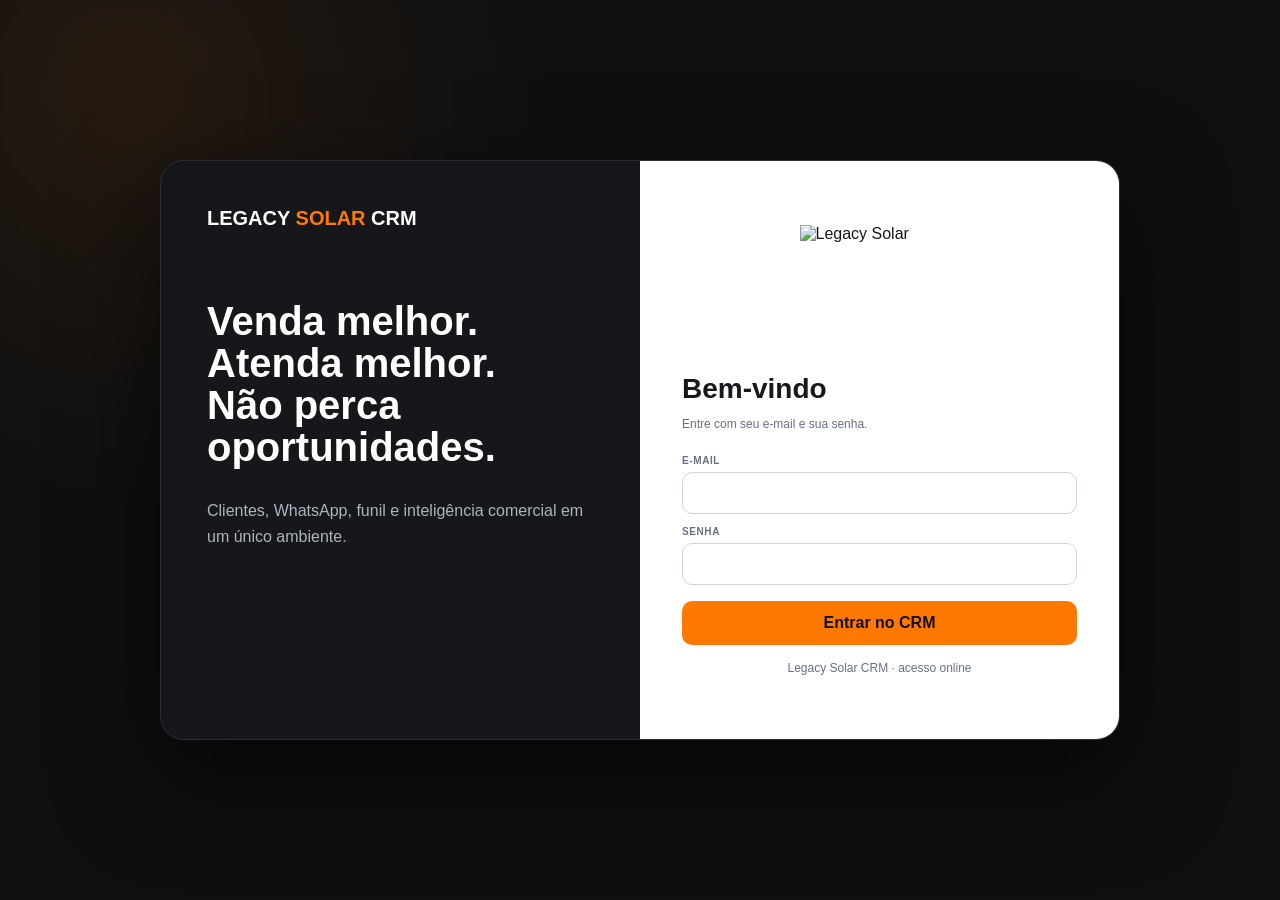
==== legacy-crm-vercel/index.html @ 0b95bd8f "Add standalone Legacy Solar CRM frontend" ====
<!doctype html><html lang="pt-BR"><head><meta charset="utf-8"><meta name="viewport" content="width=device-width,initial-scale=1,viewport-fit=cover"><meta name="theme-color" content="#111315"><title>Legacy Solar CRM</title><style>:root{--o:#ff7900;--d:#111315;--bg:#f4f6f8;--line:#e4e7ec;--m:#667085}*{box-sizing:border-box}body{margin:0;font-family:-apple-system,BlinkMacSystemFont,"Segoe UI",Arial,sans-serif;background:var(--bg);color:#16181c}button,input,textarea{font:inherit}.btn{border:0;border-radius:10px;padding:10px 13px;font-weight:800}.p{background:var(--o);color:#111}.l{background:#f2f4f7;color:#344054}.dk{background:#17191c;color:#fff}input,textarea{width:100%;border:1px solid #d0d5dd;border-radius:10px;padding:11px 12px;background:#fff;outline:none}.muted{font-size:12px;color:var(--m)}.pill{padding:4px 8px;border-radius:999px;font-size:10px;font-weight:850;background:#f2f4f7}.orange{background:#fff4e8;color:#9a3412}#login{min-height:100dvh;background:radial-gradient(circle at 10% 10%,#ff79001a,transparent 30%),#0d0f11;display:grid;place-items:center;padding:18px}.login{width:min(960px,96vw);min-height:580px;border-radius:24px;overflow:hidden;background:#15171a;display:grid;grid-template-columns:1fr 1fr;border:1px solid #2c2f34;box-shadow:0 35px 100px #0009}.intro{padding:46px;color:#fff;display:flex;flex-direction:column}.intro b{font-size:20px}.intro span{color:var(--o)}.intro h1{font-size:40px;line-height:1.05;margin:70px 0 14px}.intro p{color:#aeb4bd;line-height:1.6}.form{background:#fff;padding:42px;display:flex;flex-direction:column;justify-content:center}.logo{width:160px;height:130px;object-fit:contain;margin:0 auto 18px}.form h2{margin:0;font-size:28px}.label{font-size:10px;color:#667085;font-weight:900;text-transform:uppercase;letter-spacing:.06em;margin:12px 0 6px}.err{display:none;background:#fff1f0;border:1px solid #fecdca;color:#b42318;padding:10px;border-radius:10px;font-size:12px;margin-bottom:8px}.form .p{width:100%;margin-top:16px;padding:13px}.top{height:68px;background:#fff;border-bottom:1px solid var(--line);display:flex;align-items:center;gap:10px;padding:0 18px;position:sticky;top:0;z-index:20}.grow{flex:1}.shell{display:grid;grid-template-columns:220px 1fr;min-height:calc(100dvh - 68px)}.side{background:var(--d);padding:16px 10px;color:#fff}.brand{padding:5px 10px 15px;border-bottom:1px solid #2b2e33;margin-bottom:10px}.brand small{display:block;color:#9097a2;font-size:10px;margin-top:3px}.nav{width:100%;border:0;background:transparent;color:#cbd0d7;text-align:left;padding:10px 11px;border-radius:9px;font-size:12px;font-weight:750;margin:2px 0}.nav.active{background:#26292e;color:#fff;box-shadow:inset 3px 0 var(--o)}.main{padding:20px;max-width:1450px;width:100%;margin:auto}.sec{display:none}.sec.active{display:block}.heading{display:flex;justify-content:space-between;align-items:flex-end;gap:12px;margin-bottom:16px}.heading h1{margin:0;font-size:27px}.heading p{margin:5px 0 0;color:#667085;font-size:12px}.grid{display:grid;grid-template-columns:repeat(12,1fr);gap:14px}.card{background:#fff;border:1px solid var(--line);border-radius:15px;padding:16px}.c3{grid-column:span 3}.c5{grid-column:span 5}.c7{grid-column:span 7}.c12{grid-column:span 12}.ml{font-size:9px;font-weight:900;text-transform:uppercase;color:#667085}.metric{font-size:28px;font-weight:950;margin-top:6px}.list{display:flex;flex-direction:column;gap:8px}.item{display:flex;gap:10px;align-items:center;border:1px solid #e7eaee;border-radius:11px;padding:10px}.im{flex:1}.it{font-size:12px;font-weight:850}.is{font-size:10px;color:#667085;margin-top:3px}.stage{display:grid;grid-template-columns:130px 1fr 50px 90px;gap:8px;align-items:center;padding:8px 0;border-bottom:1px solid #eef0f3;font-size:11px}.bar{height:8px;background:#eef0f3;border-radius:99px;overflow:hidden}.bar span{display:block;height:100%;background:var(--o)}.kanbanwrap{overflow-x:auto}.kanban{display:flex;gap:12px;min-width:max-content}.col{width:280px;background:#eceff2;border:1px solid #dde2e8;border-radius:13px;min-height:430px}.ch{background:#fff;border-bottom:1px solid #e1e5ea;padding:11px;border-radius:13px 13px 0 0;font-size:12px;font-weight:850}.cards{padding:9px}.deal{background:#fff;border:1px solid #e1e5ea;border-radius:11px;padding:12px;margin-bottom:9px}.deal b{font-size:12px}.dv{font-size:12px;font-weight:900;margin-top:7px}.empty{padding:20px;text-align:center;color:#667085;font-size:11px;border:1px dashed #d0d5dd;border-radius:11px}.wa{display:grid;grid-template-columns:310px 1fr;background:#fff;border:1px solid var(--line);border-radius:15px;overflow:hidden;min-height:560px}.wal{border-right:1px solid var(--line);background:#fafbfc}.convs{max-height:500px;overflow:auto}.conv{padding:11px 13px;border-bottom:1px solid #edf0f3}.conv.active{background:#fff4e8}.chat{display:flex;flex-direction:column}.chathead{padding:13px 15px;border-bottom:1px solid var(--line);font-size:12px;font-weight:850}.msgs{flex:1;max-height:460px;overflow:auto;background:#f5f1eb;padding:15px}.bubble{max-width:75%;background:#fff;border-radius:11px;padding:8px 10px;margin-bottom:7px;font-size:11px}.bubble.out{margin-left:auto;background:#d9fdd3}.compose{display:flex;gap:8px;padding:11px;border-top:1px solid var(--line)}.toast{display:none;position:fixed;right:16px;bottom:16px;background:#17191c;color:#fff;border-radius:10px;padding:10px 13px;font-size:11px;z-index:100}.menu{display:none}@media(max-width:850px){.login{grid-template-columns:1fr;max-width:520px;min-height:auto}.intro{display:none}.form{padding:30px 22px}.shell{grid-template-columns:1fr}.side{position:fixed;top:68px;bottom:0;left:-235px;width:220px;z-index:50;transition:.2s}.side.open{left:0}.menu{display:block}.main{padding:13px}.c3,.c5,.c7{grid-column:span 12}.heading{flex-direction:column;align-items:flex-start}.stage{grid-template-columns:110px 1fr 40px}.stage div:last-child{display:none}.wa{grid-template-columns:1fr}.wal{border-right:0;border-bottom:1px solid var(--line)}.convs{max-height:210px}.msgs{min-height:300px}}</style></head><body><section id="login"><div class="login"><div class="intro"><b>LEGACY <span>SOLAR</span> CRM</b><h1>Venda melhor.<br>Atenda melhor.<br>Não perca oportunidades.</h1><p>Clientes, WhatsApp, funil e inteligência comercial em um único ambiente.</p></div><form class="form" id="loginForm"><img class="logo" src="https://legacysolarcampos.com.br/wp-content/uploads/2026/03/logo-legacy.jpg" alt="Legacy Solar"><h2>Bem-vindo</h2><p class="muted">Entre com seu e-mail e sua senha.</p><div id="err" class="err"></div><label class="label">E-mail</label><input id="email" type="email" autocomplete="username" required><label class="label">Senha</label><input id="password" type="password" autocomplete="current-password" required><button id="loginBtn" class="btn p" type="submit">Entrar no CRM</button><div class="muted" style="text-align:center;margin-top:16px">Legacy Solar CRM · acesso online</div></form></div></section><section id="app" style="display:none"><header class="top"><button id="menu" class="btn l menu">☰</button><div><b id="pt">Visão geral</b><div id="ps" class="muted">Inteligência comercial</div></div><div class="grow"></div><div style="text-align:right"><b id="un" style="font-size:11px">Usuário</b><div id="ur" class="muted"></div></div><button id="logout" class="btn dk">Sair</button></header><div class="shell"><aside id="side" class="side"><div class="brand"><b>Legacy Solar</b><small>CRM Comercial</small></div><button class="nav active" data-id="overview">Visão geral</button><button class="nav" data-id="funnel">Funil de vendas</button><button class="nav" data-id="clients">Clientes</button><button class="nav" data-id="whatsapp">WhatsApp</button><button class="nav" data-id="ai">Legacy IA</button></aside><main class="main"><section id="overview" class="sec active"><div class="heading"><div><h1>Visão geral inteligente</h1><p>O que precisa de atenção agora.</p></div></div><div class="grid"><div class="card c3"><div class="ml">Clientes</div><div id="mc" class="metric">—</div></div><div class="card c3"><div class="ml">Pipeline</div><div id="mp" class="metric">—</div></div><div class="card c3"><div class="ml">Vendas no mês</div><div id="mw" class="metric">—</div></div><div class="card c3"><div class="ml">Conversão</div><div id="mcv" class="metric">—</div></div><div class="card c7"><h3>Prioridades</h3><div id="prio" class="list"></div></div><div class="card c5"><h3>Origem dos leads</h3><div id="sources"></div></div><div class="card c12"><h3>Funil resumido</h3><div id="stages"></div></div></div></section><section id="funnel" class="sec"><div class="heading"><div><h1>Funil de vendas</h1><p>Pipeline comercial.</p></div><input id="dealSearch" placeholder="Buscar no funil" style="max-width:300px"></div><div class="kanbanwrap"><div id="kanban" class="kanban"></div></div></section><section id="clients" class="sec"><div class="heading"><div><h1>Clientes</h1><p>Base comercial.</p></div><input id="clientSearch" placeholder="Buscar cliente" style="max-width:300px"></div><div class="card"><div id="clist" class="list"></div></div></section><section id="whatsapp" class="sec"><div class="heading"><div><h1>WhatsApp</h1><p>Atendimento integrado.</p></div></div><div class="wa"><div class="wal"><div style="padding:11px"><input id="waSearch" placeholder="Buscar conversa"></div><div id="convs" class="convs"></div></div><div class="chat"><div id="chathead" class="chathead">Selecione uma conversa</div><div id="msgs" class="msgs"></div><div class="compose"><textarea id="watext" placeholder="Digite sua mensagem..."></textarea><button id="send" class="btn p">Enviar</button></div></div></div></section><section id="ai" class="sec"><div class="heading"><div><h1>Legacy IA</h1><p>Inteligência comercial.</p></div></div><div class="card"><div id="aibox"></div></div></section></main></div><div id="toast" class="toast"></div></section><script>const API='https://rswmahvckqiyrjpaswyy.supabase.co/functions/v1/legacy-crm-app';let access='',refreshToken='',session=null,overview=null,board=null,clients=[],conversations=[],selected='';const E=id=>document.getElementById(id),dig=v=>String(v||'').replace(/\D/g,''),esc=s=>String(s??'').replace(/[&<>"']/g,c=>({'&':'&amp;','<':'&lt;','>':'&gt;','"':'&quot;',"'":'&#39;'}[c])),money=v=>Number(v||0).toLocaleString('pt-BR',{style:'currency',currency:'BRL',maximumFractionDigits:0}),toast=t=>{let x=E('toast');x.textContent=t;x.style.display='block';setTimeout(()=>x.style.display='none',2200)};async function lf(path,opt={}){return fetch(API+path,{...opt,headers:{'content-type':'application/json',...(opt.headers||{})}})}async function renew(){if(!refreshToken)return false;try{let r=await lf('/api/refresh',{method:'POST',body:JSON.stringify({refresh_token:refreshToken})}),j=await r.json();if(!r.ok)return false;access=j.access_token;refreshToken=j.refresh_token||refreshToken;localStorage.setItem('legacy_access',access);localStorage.setItem('legacy_refresh',refreshToken);return true}catch{return false}}async function api(service,q='',opt={}){let sp=new URLSearchParams();sp.set('service',service);new URLSearchParams(String(q).replace(/^\?/,'')).forEach((v,k)=>sp.set(k,v));let h={authorization:'Bearer '+access,'x-tenant-slug':'legacy-solar',...(opt.headers||{})};let r=await lf('/api/gateway?'+sp,{...opt,headers:h});if(r.status===401&&await renew()){h.authorization='Bearer '+access;r=await lf('/api/gateway?'+sp,{...opt,headers:h})}let j={};try{j=await r.json()}catch{}if(!r.ok)throw Error(j.error||'Erro ao carregar o CRM');return j}async function enter(){session=await api('session');E('un').textContent=session.identity.display_name||session.identity.email||'Usuário';E('ur').textContent=session.identity.role_name||session.identity.role||'';E('login').style.display='none';E('app').style.display='block';await loadOverview()}async function doLogin(e){e.preventDefault();E('err').style.display='none';let b=E('loginBtn');b.disabled=true;b.textContent='Entrando...';try{let r=await lf('/api/login',{method:'POST',body:JSON.stringify({email:E('email').value.trim(),password:E('password').value})}),j=await r.json();if(!r.ok)throw Error(j.error_description||j.msg||j.message||'E-mail ou senha inválidos');access=j.access_token;refreshToken=j.refresh_token||'';localStorage.setItem('legacy_access',access);localStorage.setItem('legacy_refresh',refreshToken);await enter()}catch(x){E('err').textContent=x.message;E('err').style.display='block'}finally{b.disabled=false;b.textContent='Entrar no CRM'}}async function boot(){access=localStorage.getItem('legacy_access')||'';refreshToken=localStorage.getItem('legacy_refresh')||'';if(access){try{await enter()}catch{if(await renew()){try{return await enter()}catch{}}localStorage.removeItem('legacy_access');localStorage.removeItem('legacy_refresh')}}}async function loadOverview(){overview=await api('dashboard','api=overview');let m=overview.metrics||{};E('mc').textContent=m.total_clients||0;E('mp').textContent=money(m.pipeline_value);E('mw').textContent=m.won_month||0;E('mcv').textContent=(m.conversion_month||0)+'%';let pr=overview.priorities||[];E('prio').innerHTML=pr.length?pr.map(p=>`<div class="item"><div class="im"><div class="it">${esc(p.label)}</div><div class="is">${p.count||0} item(ns)</div></div><span class="pill orange">${esc(p.severity||'atenção')}</span></div>`).join(''):'<div class="empty">Nenhuma prioridade crítica.</div>';let so=overview.sources||[];E('sources').innerHTML=so.length?so.map(s=>`<div style="display:flex;justify-content:space-between;padding:8px 0;border-bottom:1px solid #eef0f3;font-size:11px"><span>${esc(s.name)}</span><b>${s.count}</b></div>`).join(''):'<div class="muted">Sem origens.</div>';let st=overview.stages||[],mx=Math.max(1,...st.map(s=>s.count||0));E('stages').innerHTML=st.map(s=>`<div class="stage"><b>${esc(s.name)}</b><div class="bar"><span style="width:${Math.round((s.count/mx)*100)}%"></span></div><div>${s.count}</div><div>${money(s.value)}</div></div>`).join('')}async function loadFunnel(){board=await api('funnel','api=board');renderFunnel()}function renderFunnel(){let q=(E('dealSearch').value||'').toLowerCase(),st=board?.stages||[],ds=board?.deals||[];E('kanban').innerHTML=st.map(s=>{let arr=ds.filter(d=>d.stage_id===s.id&&(!q||(((Array.isArray(d.crm_clients)?d.crm_clients[0]:d.crm_clients)?.name||'')+' '+(d.title||'')).toLowerCase().includes(q)));return `<div class="col"><div class="ch">${esc(s.name)} <span class="pill">${arr.length}</span></div><div class="cards">${arr.length?arr.map(d=>{let c=Array.isArray(d.crm_clients)?d.crm_clients[0]:d.crm_clients;return `<div class="deal"><b>${esc(c?.name||d.title)}</b><div class="muted">${esc(d.title||'Oportunidade')}</div><div class="dv">${money(d.value)}</div></div>`}).join(''):'<div class="empty">Nenhum cliente</div>'}</div></div>`}).join('')}async function loadClients(){let r=await api('sales','api=clients');clients=r.clients||[];renderClients()}function renderClients(){let q=(E('clientSearch').value||'').toLowerCase();let arr=clients.filter(c=>(c.name||'').toLowerCase().includes(q)||dig(c.phone).includes(dig(q)));E('clist').innerHTML=arr.length?arr.map(c=>`<div class="item"><div class="im"><div class="it">${esc(c.name)}</div><div class="is">${esc(c.phone||'Sem telefone')} · ${esc(c.lead_source||'Origem não informada')}</div></div></div>`).join(''):'<div class="empty">Nenhum cliente.</div>'}async function loadWa(){let r=await api('whatsapp','api=conversations');conversations=r.data||r.conversations||[];renderConvs()}function renderConvs(){let q=(E('waSearch').value||'').toLowerCase();let arr=conversations.filter(c=>((c.profile_name||c.client_name||'').toLowerCase().includes(q)||dig(c.phone).includes(dig(q))));E('convs').innerHTML=arr.map(c=>`<div class="conv ${dig(c.phone)===selected?'active':''}" data-phone="${esc(c.phone)}"><div class="it">${esc(c.profile_name||c.client_name||c.phone)}</div><div class="is">${esc(c.last_message_preview||'')}</div></div>`).join('');document.querySelectorAll('.conv').forEach(x=>x.onclick=()=>openConversation(x.dataset.phone))}async function openConversation(p){selected=dig(p);renderConvs();let c=conversations.find(x=>dig(x.phone)===selected);E('chathead').textContent=c?.profile_name||c?.client_name||p;let r=await api('whatsapp','api=messages&phone='+encodeURIComponent(selected)),ms=r.data||r.messages||[];E('msgs').innerHTML=ms.map(m=>`<div class="bubble ${m.direction==='outbound'?'out':''}">${esc(m.body||'')}</div>`).join('')}async function send(){let t=E('watext').value.trim();if(!selected||!t)return;try{E('watext').value='';await api('whatsapp','api=send',{method:'POST',body:JSON.stringify({to:selected,text:t})});await openConversation(selected)}catch(e){toast(e.message)}}async function loadAI(){let a=await api('ai','api=overview');E('aibox').innerHTML=`<h2>✦ Legacy IA</h2><p>${esc(a.headline||'Diagnóstico comercial')}</p><p class="muted">${esc(a.summary||'')}</p>${(a.recommendations||[]).map(r=>`<div class="item"><div class="im"><div class="it">${esc(r.title)}</div><div class="is">${esc(r.body)}</div></div></div>`).join('')}`}let titles={overview:['Visão geral','Inteligência comercial'],funnel:['Funil de vendas','Pipeline comercial'],clients:['Clientes','Relacionamento'],whatsapp:['WhatsApp','Atendimento integrado'],ai:['Legacy IA','Assistente comercial']};async function show(id){document.querySelectorAll('.sec').forEach(s=>s.classList.toggle('active',s.id===id));document.querySelectorAll('.nav').forEach(n=>n.classList.toggle('active',n.dataset.id===id));E('pt').textContent=titles[id][0];E('ps').textContent=titles[id][1];E('side').classList.remove('open');try{if(id==='overview')await loadOverview();if(id==='funnel')await loadFunnel();if(id==='clients')await loadClients();if(id==='whatsapp')await loadWa();if(id==='ai')await loadAI()}catch(e){toast(e.message)}}E('loginForm').onsubmit=doLogin;E('logout').onclick=()=>{localStorage.clear();location.reload()};E('menu').onclick=()=>E('side').classList.toggle('open');E('dealSearch').oninput=renderFunnel;E('clientSearch').oninput=renderClients;E('waSearch').oninput=renderConvs;E('send').onclick=send;document.querySelectorAll('.nav').forEach(n=>n.onclick=()=>show(n.dataset.id));boot();</script></body></html>
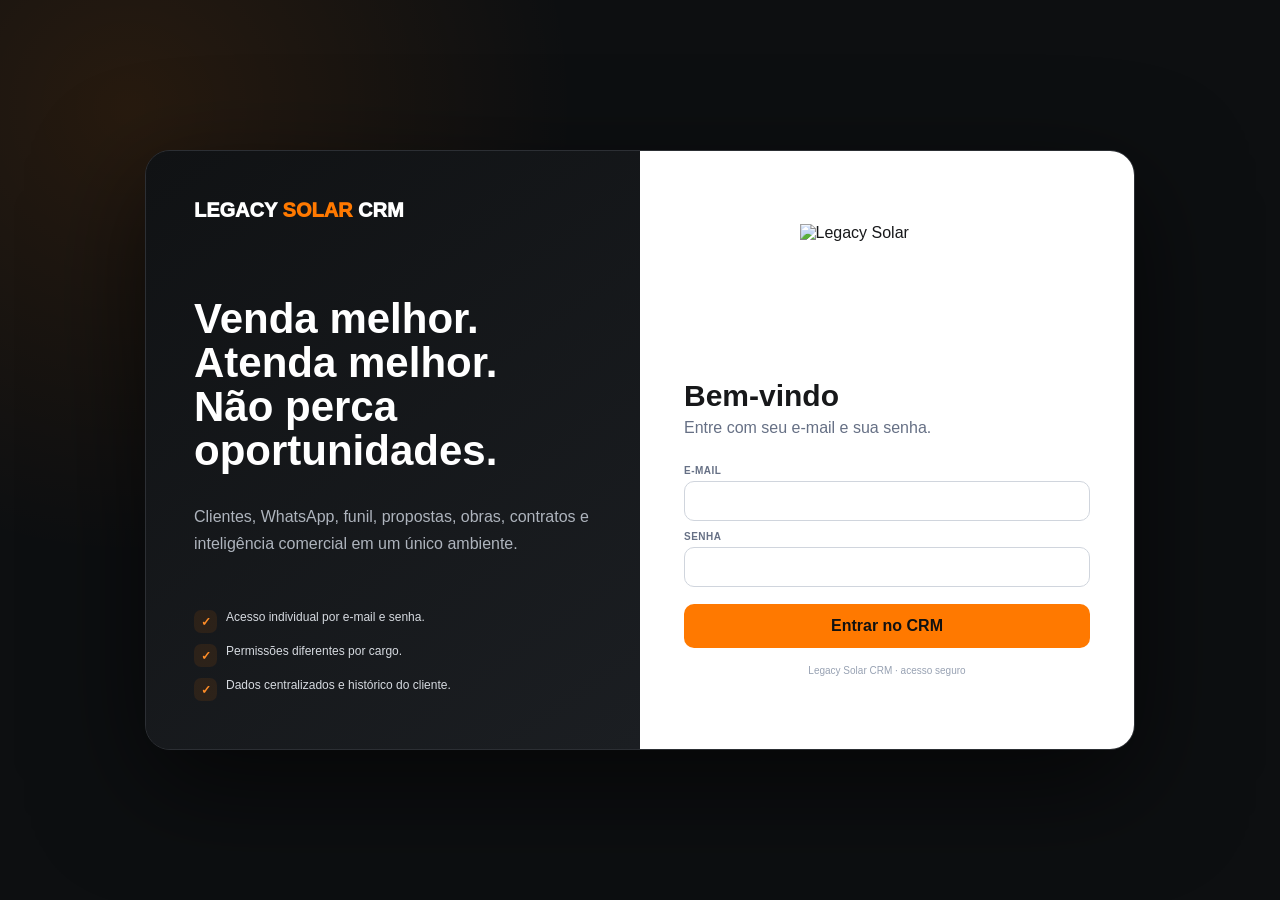
==== commit 80b78d5f: "feat: merge Cliente 360, WhatsApp, IA, proposals, projects and documents" ====
--- a/legacy-crm-vercel/index.html
+++ b/legacy-crm-vercel/index.html
@@ -1 +1 @@
-<!doctype html><html lang="pt-BR"><head><meta charset="utf-8"><meta name="viewport" content="width=device-width,initial-scale=1,viewport-fit=cover"><meta name="theme-color" content="#111315"><title>Legacy Solar CRM</title><style>:root{--o:#ff7900;--d:#111315;--bg:#f4f6f8;--line:#e4e7ec;--m:#667085}*{box-sizing:border-box}body{margin:0;font-family:-apple-system,BlinkMacSystemFont,"Segoe UI",Arial,sans-serif;background:var(--bg);color:#16181c}button,input,textarea{font:inherit}.btn{border:0;border-radius:10px;padding:10px 13px;font-weight:800}.p{background:var(--o);color:#111}.l{background:#f2f4f7;color:#344054}.dk{background:#17191c;color:#fff}input,textarea{width:100%;border:1px solid #d0d5dd;border-radius:10px;padding:11px 12px;background:#fff;outline:none}.muted{font-size:12px;color:var(--m)}.pill{padding:4px 8px;border-radius:999px;font-size:10px;font-weight:850;background:#f2f4f7}.orange{background:#fff4e8;color:#9a3412}#login{min-height:100dvh;background:radial-gradient(circle at 10% 10%,#ff79001a,transparent 30%),#0d0f11;display:grid;place-items:center;padding:18px}.login{width:min(960px,96vw);min-height:580px;border-radius:24px;overflow:hidden;background:#15171a;display:grid;grid-template-columns:1fr 1fr;border:1px solid #2c2f34;box-shadow:0 35px 100px #0009}.intro{padding:46px;color:#fff;display:flex;flex-direction:column}.intro b{font-size:20px}.intro span{color:var(--o)}.intro h1{font-size:40px;line-height:1.05;margin:70px 0 14px}.intro p{color:#aeb4bd;line-height:1.6}.form{background:#fff;padding:42px;display:flex;flex-direction:column;justify-content:center}.logo{width:160px;height:130px;object-fit:contain;margin:0 auto 18px}.form h2{margin:0;font-size:28px}.label{font-size:10px;color:#667085;font-weight:900;text-transform:uppercase;letter-spacing:.06em;margin:12px 0 6px}.err{display:none;background:#fff1f0;border:1px solid #fecdca;color:#b42318;padding:10px;border-radius:10px;font-size:12px;margin-bottom:8px}.form .p{width:100%;margin-top:16px;padding:13px}.top{height:68px;background:#fff;border-bottom:1px solid var(--line);display:flex;align-items:center;gap:10px;padding:0 18px;position:sticky;top:0;z-index:20}.grow{flex:1}.shell{display:grid;grid-template-columns:220px 1fr;min-height:calc(100dvh - 68px)}.side{background:var(--d);padding:16px 10px;color:#fff}.brand{padding:5px 10px 15px;border-bottom:1px solid #2b2e33;margin-bottom:10px}.brand small{display:block;color:#9097a2;font-size:10px;margin-top:3px}.nav{width:100%;border:0;background:transparent;color:#cbd0d7;text-align:left;padding:10px 11px;border-radius:9px;font-size:12px;font-weight:750;margin:2px 0}.nav.active{background:#26292e;color:#fff;box-shadow:inset 3px 0 var(--o)}.main{padding:20px;max-width:1450px;width:100%;margin:auto}.sec{display:none}.sec.active{display:block}.heading{display:flex;justify-content:space-between;align-items:flex-end;gap:12px;margin-bottom:16px}.heading h1{margin:0;font-size:27px}.heading p{margin:5px 0 0;color:#667085;font-size:12px}.grid{display:grid;grid-template-columns:repeat(12,1fr);gap:14px}.card{background:#fff;border:1px solid var(--line);border-radius:15px;padding:16px}.c3{grid-column:span 3}.c5{grid-column:span 5}.c7{grid-column:span 7}.c12{grid-column:span 12}.ml{font-size:9px;font-weight:900;text-transform:uppercase;color:#667085}.metric{font-size:28px;font-weight:950;margin-top:6px}.list{display:flex;flex-direction:column;gap:8px}.item{display:flex;gap:10px;align-items:center;border:1px solid #e7eaee;border-radius:11px;padding:10px}.im{flex:1}.it{font-size:12px;font-weight:850}.is{font-size:10px;color:#667085;margin-top:3px}.stage{display:grid;grid-template-columns:130px 1fr 50px 90px;gap:8px;align-items:center;padding:8px 0;border-bottom:1px solid #eef0f3;font-size:11px}.bar{height:8px;background:#eef0f3;border-radius:99px;overflow:hidden}.bar span{display:block;height:100%;background:var(--o)}.kanbanwrap{overflow-x:auto}.kanban{display:flex;gap:12px;min-width:max-content}.col{width:280px;background:#eceff2;border:1px solid #dde2e8;border-radius:13px;min-height:430px}.ch{background:#fff;border-bottom:1px solid #e1e5ea;padding:11px;border-radius:13px 13px 0 0;font-size:12px;font-weight:850}.cards{padding:9px}.deal{background:#fff;border:1px solid #e1e5ea;border-radius:11px;padding:12px;margin-bottom:9px}.deal b{font-size:12px}.dv{font-size:12px;font-weight:900;margin-top:7px}.empty{padding:20px;text-align:center;color:#667085;font-size:11px;border:1px dashed #d0d5dd;border-radius:11px}.wa{display:grid;grid-template-columns:310px 1fr;background:#fff;border:1px solid var(--line);border-radius:15px;overflow:hidden;min-height:560px}.wal{border-right:1px solid var(--line);background:#fafbfc}.convs{max-height:500px;overflow:auto}.conv{padding:11px 13px;border-bottom:1px solid #edf0f3}.conv.active{background:#fff4e8}.chat{display:flex;flex-direction:column}.chathead{padding:13px 15px;border-bottom:1px solid var(--line);font-size:12px;font-weight:850}.msgs{flex:1;max-height:460px;overflow:auto;background:#f5f1eb;padding:15px}.bubble{max-width:75%;background:#fff;border-radius:11px;padding:8px 10px;margin-bottom:7px;font-size:11px}.bubble.out{margin-left:auto;background:#d9fdd3}.compose{display:flex;gap:8px;padding:11px;border-top:1px solid var(--line)}.toast{display:none;position:fixed;right:16px;bottom:16px;background:#17191c;color:#fff;border-radius:10px;padding:10px 13px;font-size:11px;z-index:100}.menu{display:none}@media(max-width:850px){.login{grid-template-columns:1fr;max-width:520px;min-height:auto}.intro{display:none}.form{padding:30px 22px}.shell{grid-template-columns:1fr}.side{position:fixed;top:68px;bottom:0;left:-235px;width:220px;z-index:50;transition:.2s}.side.open{left:0}.menu{display:block}.main{padding:13px}.c3,.c5,.c7{grid-column:span 12}.heading{flex-direction:column;align-items:flex-start}.stage{grid-template-columns:110px 1fr 40px}.stage div:last-child{display:none}.wa{grid-template-columns:1fr}.wal{border-right:0;border-bottom:1px solid var(--line)}.convs{max-height:210px}.msgs{min-height:300px}}</style></head><body><section id="login"><div class="login"><div class="intro"><b>LEGACY <span>SOLAR</span> CRM</b><h1>Venda melhor.<br>Atenda melhor.<br>Não perca oportunidades.</h1><p>Clientes, WhatsApp, funil e inteligência comercial em um único ambiente.</p></div><form class="form" id="loginForm"><img class="logo" src="https://legacysolarcampos.com.br/wp-content/uploads/2026/03/logo-legacy.jpg" alt="Legacy Solar"><h2>Bem-vindo</h2><p class="muted">Entre com seu e-mail e sua senha.</p><div id="err" class="err"></div><label class="label">E-mail</label><input id="email" type="email" autocomplete="username" required><label class="label">Senha</label><input id="password" type="password" autocomplete="current-password" required><button id="loginBtn" class="btn p" type="submit">Entrar no CRM</button><div class="muted" style="text-align:center;margin-top:16px">Legacy Solar CRM · acesso online</div></form></div></section><section id="app" style="display:none"><header class="top"><button id="menu" class="btn l menu">☰</button><div><b id="pt">Visão geral</b><div id="ps" class="muted">Inteligência comercial</div></div><div class="grow"></div><div style="text-align:right"><b id="un" style="font-size:11px">Usuário</b><div id="ur" class="muted"></div></div><button id="logout" class="btn dk">Sair</button></header><div class="shell"><aside id="side" class="side"><div class="brand"><b>Legacy Solar</b><small>CRM Comercial</small></div><button class="nav active" data-id="overview">Visão geral</button><button class="nav" data-id="funnel">Funil de vendas</button><button class="nav" data-id="clients">Clientes</button><button class="nav" data-id="whatsapp">WhatsApp</button><button class="nav" data-id="ai">Legacy IA</button></aside><main class="main"><section id="overview" class="sec active"><div class="heading"><div><h1>Visão geral inteligente</h1><p>O que precisa de atenção agora.</p></div></div><div class="grid"><div class="card c3"><div class="ml">Clientes</div><div id="mc" class="metric">—</div></div><div class="card c3"><div class="ml">Pipeline</div><div id="mp" class="metric">—</div></div><div class="card c3"><div class="ml">Vendas no mês</div><div id="mw" class="metric">—</div></div><div class="card c3"><div class="ml">Conversão</div><div id="mcv" class="metric">—</div></div><div class="card c7"><h3>Prioridades</h3><div id="prio" class="list"></div></div><div class="card c5"><h3>Origem dos leads</h3><div id="sources"></div></div><div class="card c12"><h3>Funil resumido</h3><div id="stages"></div></div></div></section><section id="funnel" class="sec"><div class="heading"><div><h1>Funil de vendas</h1><p>Pipeline comercial.</p></div><input id="dealSearch" placeholder="Buscar no funil" style="max-width:300px"></div><div class="kanbanwrap"><div id="kanban" class="kanban"></div></div></section><section id="clients" class="sec"><div class="heading"><div><h1>Clientes</h1><p>Base comercial.</p></div><input id="clientSearch" placeholder="Buscar cliente" style="max-width:300px"></div><div class="card"><div id="clist" class="list"></div></div></section><section id="whatsapp" class="sec"><div class="heading"><div><h1>WhatsApp</h1><p>Atendimento integrado.</p></div></div><div class="wa"><div class="wal"><div style="padding:11px"><input id="waSearch" placeholder="Buscar conversa"></div><div id="convs" class="convs"></div></div><div class="chat"><div id="chathead" class="chathead">Selecione uma conversa</div><div id="msgs" class="msgs"></div><div class="compose"><textarea id="watext" placeholder="Digite sua mensagem..."></textarea><button id="send" class="btn p">Enviar</button></div></div></div></section><section id="ai" class="sec"><div class="heading"><div><h1>Legacy IA</h1><p>Inteligência comercial.</p></div></div><div class="card"><div id="aibox"></div></div></section></main></div><div id="toast" class="toast"></div></section><script>const API='https://rswmahvckqiyrjpaswyy.supabase.co/functions/v1/legacy-crm-app';let access='',refreshToken='',session=null,overview=null,board=null,clients=[],conversations=[],selected='';const E=id=>document.getElementById(id),dig=v=>String(v||'').replace(/\D/g,''),esc=s=>String(s??'').replace(/[&<>"']/g,c=>({'&':'&amp;','<':'&lt;','>':'&gt;','"':'&quot;',"'":'&#39;'}[c])),money=v=>Number(v||0).toLocaleString('pt-BR',{style:'currency',currency:'BRL',maximumFractionDigits:0}),toast=t=>{let x=E('toast');x.textContent=t;x.style.display='block';setTimeout(()=>x.style.display='none',2200)};async function lf(path,opt={}){return fetch(API+path,{...opt,headers:{'content-type':'application/json',...(opt.headers||{})}})}async function renew(){if(!refreshToken)return false;try{let r=await lf('/api/refresh',{method:'POST',body:JSON.stringify({refresh_token:refreshToken})}),j=await r.json();if(!r.ok)return false;access=j.access_token;refreshToken=j.refresh_token||refreshToken;localStorage.setItem('legacy_access',access);localStorage.setItem('legacy_refresh',refreshToken);return true}catch{return false}}async function api(service,q='',opt={}){let sp=new URLSearchParams();sp.set('service',service);new URLSearchParams(String(q).replace(/^\?/,'')).forEach((v,k)=>sp.set(k,v));let h={authorization:'Bearer '+access,'x-tenant-slug':'legacy-solar',...(opt.headers||{})};let r=await lf('/api/gateway?'+sp,{...opt,headers:h});if(r.status===401&&await renew()){h.authorization='Bearer '+access;r=await lf('/api/gateway?'+sp,{...opt,headers:h})}let j={};try{j=await r.json()}catch{}if(!r.ok)throw Error(j.error||'Erro ao carregar o CRM');return j}async function enter(){session=await api('session');E('un').textContent=session.identity.display_name||session.identity.email||'Usuário';E('ur').textContent=session.identity.role_name||session.identity.role||'';E('login').style.display='none';E('app').style.display='block';await loadOverview()}async function doLogin(e){e.preventDefault();E('err').style.display='none';let b=E('loginBtn');b.disabled=true;b.textContent='Entrando...';try{let r=await lf('/api/login',{method:'POST',body:JSON.stringify({email:E('email').value.trim(),password:E('password').value})}),j=await r.json();if(!r.ok)throw Error(j.error_description||j.msg||j.message||'E-mail ou senha inválidos');access=j.access_token;refreshToken=j.refresh_token||'';localStorage.setItem('legacy_access',access);localStorage.setItem('legacy_refresh',refreshToken);await enter()}catch(x){E('err').textContent=x.message;E('err').style.display='block'}finally{b.disabled=false;b.textContent='Entrar no CRM'}}async function boot(){access=localStorage.getItem('legacy_access')||'';refreshToken=localStorage.getItem('legacy_refresh')||'';if(access){try{await enter()}catch{if(await renew()){try{return await enter()}catch{}}localStorage.removeItem('legacy_access');localStorage.removeItem('legacy_refresh')}}}async function loadOverview(){overview=await api('dashboard','api=overview');let m=overview.metrics||{};E('mc').textContent=m.total_clients||0;E('mp').textContent=money(m.pipeline_value);E('mw').textContent=m.won_month||0;E('mcv').textContent=(m.conversion_month||0)+'%';let pr=overview.priorities||[];E('prio').innerHTML=pr.length?pr.map(p=>`<div class="item"><div class="im"><div class="it">${esc(p.label)}</div><div class="is">${p.count||0} item(ns)</div></div><span class="pill orange">${esc(p.severity||'atenção')}</span></div>`).join(''):'<div class="empty">Nenhuma prioridade crítica.</div>';let so=overview.sources||[];E('sources').innerHTML=so.length?so.map(s=>`<div style="display:flex;justify-content:space-between;padding:8px 0;border-bottom:1px solid #eef0f3;font-size:11px"><span>${esc(s.name)}</span><b>${s.count}</b></div>`).join(''):'<div class="muted">Sem origens.</div>';let st=overview.stages||[],mx=Math.max(1,...st.map(s=>s.count||0));E('stages').innerHTML=st.map(s=>`<div class="stage"><b>${esc(s.name)}</b><div class="bar"><span style="width:${Math.round((s.count/mx)*100)}%"></span></div><div>${s.count}</div><div>${money(s.value)}</div></div>`).join('')}async function loadFunnel(){board=await api('funnel','api=board');renderFunnel()}function renderFunnel(){let q=(E('dealSearch').value||'').toLowerCase(),st=board?.stages||[],ds=board?.deals||[];E('kanban').innerHTML=st.map(s=>{let arr=ds.filter(d=>d.stage_id===s.id&&(!q||(((Array.isArray(d.crm_clients)?d.crm_clients[0]:d.crm_clients)?.name||'')+' '+(d.title||'')).toLowerCase().includes(q)));return `<div class="col"><div class="ch">${esc(s.name)} <span class="pill">${arr.length}</span></div><div class="cards">${arr.length?arr.map(d=>{let c=Array.isArray(d.crm_clients)?d.crm_clients[0]:d.crm_clients;return `<div class="deal"><b>${esc(c?.name||d.title)}</b><div class="muted">${esc(d.title||'Oportunidade')}</div><div class="dv">${money(d.value)}</div></div>`}).join(''):'<div class="empty">Nenhum cliente</div>'}</div></div>`}).join('')}async function loadClients(){let r=await api('sales','api=clients');clients=r.clients||[];renderClients()}function renderClients(){let q=(E('clientSearch').value||'').toLowerCase();let arr=clients.filter(c=>(c.name||'').toLowerCase().includes(q)||dig(c.phone).includes(dig(q)));E('clist').innerHTML=arr.length?arr.map(c=>`<div class="item"><div class="im"><div class="it">${esc(c.name)}</div><div class="is">${esc(c.phone||'Sem telefone')} · ${esc(c.lead_source||'Origem não informada')}</div></div></div>`).join(''):'<div class="empty">Nenhum cliente.</div>'}async function loadWa(){let r=await api('whatsapp','api=conversations');conversations=r.data||r.conversations||[];renderConvs()}function renderConvs(){let q=(E('waSearch').value||'').toLowerCase();let arr=conversations.filter(c=>((c.profile_name||c.client_name||'').toLowerCase().includes(q)||dig(c.phone).includes(dig(q))));E('convs').innerHTML=arr.map(c=>`<div class="conv ${dig(c.phone)===selected?'active':''}" data-phone="${esc(c.phone)}"><div class="it">${esc(c.profile_name||c.client_name||c.phone)}</div><div class="is">${esc(c.last_message_preview||'')}</div></div>`).join('');document.querySelectorAll('.conv').forEach(x=>x.onclick=()=>openConversation(x.dataset.phone))}async function openConversation(p){selected=dig(p);renderConvs();let c=conversations.find(x=>dig(x.phone)===selected);E('chathead').textContent=c?.profile_name||c?.client_name||p;let r=await api('whatsapp','api=messages&phone='+encodeURIComponent(selected)),ms=r.data||r.messages||[];E('msgs').innerHTML=ms.map(m=>`<div class="bubble ${m.direction==='outbound'?'out':''}">${esc(m.body||'')}</div>`).join('')}async function send(){let t=E('watext').value.trim();if(!selected||!t)return;try{E('watext').value='';await api('whatsapp','api=send',{method:'POST',body:JSON.stringify({to:selected,text:t})});await openConversation(selected)}catch(e){toast(e.message)}}async function loadAI(){let a=await api('ai','api=overview');E('aibox').innerHTML=`<h2>✦ Legacy IA</h2><p>${esc(a.headline||'Diagnóstico comercial')}</p><p class="muted">${esc(a.summary||'')}</p>${(a.recommendations||[]).map(r=>`<div class="item"><div class="im"><div class="it">${esc(r.title)}</div><div class="is">${esc(r.body)}</div></div></div>`).join('')}`}let titles={overview:['Visão geral','Inteligência comercial'],funnel:['Funil de vendas','Pipeline comercial'],clients:['Clientes','Relacionamento'],whatsapp:['WhatsApp','Atendimento integrado'],ai:['Legacy IA','Assistente comercial']};async function show(id){document.querySelectorAll('.sec').forEach(s=>s.classList.toggle('active',s.id===id));document.querySelectorAll('.nav').forEach(n=>n.classList.toggle('active',n.dataset.id===id));E('pt').textContent=titles[id][0];E('ps').textContent=titles[id][1];E('side').classList.remove('open');try{if(id==='overview')await loadOverview();if(id==='funnel')await loadFunnel();if(id==='clients')await loadClients();if(id==='whatsapp')await loadWa();if(id==='ai')await loadAI()}catch(e){toast(e.message)}}E('loginForm').onsubmit=doLogin;E('logout').onclick=()=>{localStorage.clear();location.reload()};E('menu').onclick=()=>E('side').classList.toggle('open');E('dealSearch').oninput=renderFunnel;E('clientSearch').oninput=renderClients;E('waSearch').oninput=renderConvs;E('send').onclick=send;document.querySelectorAll('.nav').forEach(n=>n.onclick=()=>show(n.dataset.id));boot();</script></body></html>+<!doctype html><html lang="pt-BR"><head><meta charset="utf-8"><meta name="viewport" content="width=device-width,initial-scale=1,viewport-fit=cover"><meta name="theme-color" content="#111315"><title>Legacy Solar CRM</title><link rel="stylesheet" href="./app.css"></head><body><section id="login"><div class="login-shell"><div class="login-side"><div class="brand-line">LEGACY <span>SOLAR</span> CRM</div><h1>Venda melhor.<br>Atenda melhor.<br>Não perca oportunidades.</h1><p>Clientes, WhatsApp, funil, propostas, obras, contratos e inteligência comercial em um único ambiente.</p><div class="login-benefits"><div class="login-benefit"><div class="check">✓</div><div>Acesso individual por e-mail e senha.</div></div><div class="login-benefit"><div class="check">✓</div><div>Permissões diferentes por cargo.</div></div><div class="login-benefit"><div class="check">✓</div><div>Dados centralizados e histórico do cliente.</div></div></div></div><form class="login-form" id="loginForm"><img class="login-logo" src="https://legacysolarcampos.com.br/wp-content/uploads/2026/03/logo-legacy.jpg" alt="Legacy Solar"><h2>Bem-vindo</h2><p>Entre com seu e-mail e sua senha.</p><div id="loginError" class="login-error"></div><label>E-mail</label><input id="email" type="email" autocomplete="username" required><label>Senha</label><input id="password" type="password" autocomplete="current-password" required><button id="loginBtn" class="btn btn-primary" type="submit">Entrar no CRM</button><div class="login-foot">Legacy Solar CRM · acesso seguro</div></form></div></section><section id="app"><header class="top"><button id="menuBtn" class="btn btn-light menu-btn">☰</button><div class="top-title"><b id="pageTitle">Visão geral</b><small id="pageSub">Inteligência comercial da Legacy Solar</small></div><div class="grow"></div><div class="userbox"><b id="userName">Usuário</b><small id="userRole"></small></div><button id="logout" class="btn btn-dark">Sair</button></header><div class="shell"><aside id="sidebar" class="sidebar"><div class="side-brand"><b>Legacy Solar</b><small>CRM Comercial</small></div><button class="nav active" data-sec="overview">Visão geral</button><button class="nav" data-sec="funnel">Funil de vendas</button><button class="nav" data-sec="clients">Clientes</button><button class="nav" data-sec="whatsapp">WhatsApp</button><button class="nav" data-sec="ai">Legacy IA</button><div class="nav-sep"></div><button class="nav" onclick="show('clients')">Cliente 360°</button></aside><main class="content"><section id="overview" class="section active"><div class="heading"><div><h1>Visão geral inteligente</h1><p>O que precisa de atenção hoje.</p></div><div class="heading-actions"><button class="btn btn-primary" data-perm="clients.create" onclick="openNewClient()">＋ Novo cliente</button></div></div><div class="grid"><div class="card c3"><div class="metric-label">Clientes</div><div id="mClients" class="metric">—</div></div><div class="card c3"><div class="metric-label">Pipeline</div><div id="mPipeline" class="metric">—</div></div><div class="card c3"><div class="metric-label">Vendas no mês</div><div id="mWon" class="metric">—</div></div><div class="card c3"><div class="metric-label">Conversão</div><div id="mConv" class="metric">—</div></div><div class="card c7"><div class="section-title"><h3>Prioridades</h3><span class="pill orange">Hoje</span></div><div id="priorities" class="list"></div></div><div class="card c5"><div class="section-title"><h3>Origem dos leads</h3></div><div id="sources" class="list"></div></div><div class="card c12"><div class="section-title"><h3>Funil resumido</h3></div><div id="stageSummary"></div></div></div></section><section id="funnel" class="section"><div class="heading"><div><h1>Funil de vendas</h1><p>Modelo visual inspirado no CRM anterior, agora integrado à base online.</p></div><div class="heading-actions"><input id="dealSearch" class="search" placeholder="Buscar no funil"><button class="btn btn-primary" data-perm="clients.create" onclick="openNewClient()">＋ Novo cliente</button></div></div><div class="kanban-wrap"><div id="kanban" class="kanban"></div></div></section><section id="clients" class="section"><div class="heading"><div><h1>Clientes</h1><p>Clique em um cliente para abrir a ficha 360°.</p></div><div class="heading-actions"><input id="clientSearch" class="search" placeholder="Buscar cliente"><button class="btn btn-primary" data-perm="clients.create" onclick="openNewClient()">＋ Novo cliente</button></div></div><div class="card"><div id="clientList" class="list"></div></div></section><section id="client360" class="section"><div class="heading"><div><h1 id="client360Title">Cliente 360°</h1><p id="client360Sub"></p></div><button class="btn btn-light" onclick="show('clients')">← Voltar aos clientes</button></div><div id="clientTabs" class="client-tabs"></div><div id="paneSummary" class="client-pane" data-pane="summary"></div><div id="paneWhatsapp" class="client-pane" data-pane="whatsapp"></div><div id="paneDeals" class="client-pane" data-pane="deals"></div><div id="paneTasks" class="client-pane" data-pane="tasks"></div><div id="paneProposals" class="client-pane" data-pane="proposals"></div><div id="paneProjects" class="client-pane" data-pane="projects"></div><div id="paneDocuments" class="client-pane" data-pane="documents"></div><div id="paneHistory" class="client-pane" data-pane="history"></div></section><section id="whatsapp" class="section"><div class="heading"><div><h1>WhatsApp</h1><p>Conversas e envio de mensagens integrados ao CRM.</p></div></div><div class="whatsapp"><div class="wa-left"><div class="wa-search"><input id="waSearch" placeholder="Buscar conversa"></div><div id="waList" class="wa-list"></div></div><div class="wa-chat"><div id="waChatHead" class="wa-chat-head">Selecione uma conversa</div><div id="waMsgs" class="wa-msgs"></div><div class="wa-compose"><textarea id="waText" placeholder="Digite sua mensagem..."></textarea><button id="waSend" class="btn btn-primary" data-perm="whatsapp.send">Enviar</button></div></div></div></section><section id="ai" class="section"><div class="heading"><div><h1>Legacy IA</h1><p>Inteligência comercial baseada nos dados do CRM.</p></div><button id="aiRefresh" class="btn btn-primary">Analisar agora</button></div><div class="grid"><div class="card c4"><div class="metric-label">Diagnóstico</div><h2 id="aiHeadline">Carregando...</h2><p id="aiSummary" class="muted"></p></div><div class="card c8"><div class="section-title"><h3>Próximas melhores ações</h3><span class="pill orange">IA</span></div><div id="aiRecs"></div></div></div></section></main></div><button id="aiFab" class="ai-fab"><strong>✦</strong>LEGACY IA</button><aside id="aiDrawer" class="ai-drawer"><div class="ai-head"><b>✦ Legacy IA</b><div class="grow"></div><button id="aiClose" class="btn btn-light">×</button></div><div id="aiDrawerBody" class="ai-body"></div></aside><div id="toast" class="toast"></div></section><div id="newClient" class="modal-back"><div class="modal"><h2>Novo cliente</h2><p class="muted">Cadastre o cliente e coloque-o diretamente no funil.</p><div class="form-grid"><div><label>Nome *</label><input id="ncName"></div><div><label>WhatsApp / telefone</label><input id="ncPhone"></div><div><label>Endereço</label><input id="ncAddress"></div><div><label>Conta de luz</label><input id="ncBill" type="number" step="0.01"></div><div><label>Origem</label><select id="ncSource"><option value="">Não informada</option><option>WhatsApp</option><option>Tráfego pago</option><option>Instagram</option><option>Facebook</option><option>Indicação</option><option>Orgânico</option><option>Outros</option></select></div><div><label>Etapa inicial</label><select id="ncStage"></select></div><div style="grid-column:1/-1"><label>Próximo contato</label><input id="ncNext" type="datetime-local"></div></div><div class="modal-actions"><button class="btn btn-light" onclick="closeNewClient()">Cancelar</button><button class="btn btn-primary" onclick="createClient()">Cadastrar cliente</button></div></div></div><div id="docEditor" class="modal-back"><div class="doc-editor"><div class="doc-editor-head"><h3 id="docTitle" style="margin:0">Documento</h3><div class="grow"></div><span id="docStatus" class="pill orange">Rascunho</span><button class="btn btn-light" onclick="closeDoc()">Fechar</button></div><div class="doc-editor-body"><div id="docFields" class="doc-fields"></div><div class="doc-preview-wrap"><div id="docPreview" class="doc-preview"></div></div></div><div class="doc-editor-actions"><span class="muted">Edite os campos, salve como rascunho ou finalize.</span><div class="grow"></div><button id="docReopen" class="btn btn-light" onclick="reopenDoc()">Reabrir</button><button id="docSave" class="btn btn-light" onclick="saveDoc()">Salvar</button><button class="btn btn-dark" onclick="printDoc()">Visualizar / PDF</button><button id="docFinal" class="btn btn-primary" onclick="finalDoc()">Finalizar</button></div></div></div><script src="./app.js"></script></body></html>
--- a/legacy-crm-vercel/app.css
+++ b/legacy-crm-vercel/app.css
@@ -0,0 +1 @@
+:root{--o:#ff7900;--d:#111315;--d2:#1b1e22;--bg:#f5f6f8;--card:#fff;--line:#e4e7ec;--text:#17181a;--muted:#667085;--green:#067647;--red:#b42318;--yellow:#b54708}*{box-sizing:border-box}html,body{margin:0;min-height:100%;font-family:-apple-system,BlinkMacSystemFont,"Segoe UI",Inter,Arial,sans-serif;background:var(--bg);color:var(--text)}button,input,select,textarea{font:inherit}button{cursor:pointer}.hidden{display:none!important}.grow{flex:1}.muted{color:var(--muted);font-size:12px}.btn{border:0;border-radius:10px;padding:10px 13px;font-weight:800}.btn-primary{background:var(--o);color:#111}.btn-dark{background:#17191c;color:#fff}.btn-light{background:#f1f3f5;color:#344054}.btn-danger{background:#fee4e2;color:var(--red)}input,select,textarea{width:100%;border:1px solid #d0d5dd;border-radius:10px;padding:10px 11px;background:#fff;outline:none}textarea{resize:vertical;min-height:82px}input:focus,select:focus,textarea:focus{border-color:var(--o);box-shadow:0 0 0 3px #ff790018}label{display:block;margin:10px 0 5px;color:#667085;text-transform:uppercase;letter-spacing:.05em;font-size:10px;font-weight:900}.pill{display:inline-flex;align-items:center;padding:4px 8px;border-radius:999px;background:#f2f4f7;color:#475467;font-size:9px;font-weight:900}.pill.orange{background:#fff4e8;color:#9a3412}.pill.green{background:#dcfae6;color:#067647}.pill.red{background:#fee4e2;color:#b42318}.pill.blue{background:#eaf2ff;color:#175cd3}#login{min-height:100dvh;background:radial-gradient(circle at 10% 12%,#ff79001c,transparent 32%),#0d0f11;display:grid;place-items:center;padding:22px}.login-shell{width:min(990px,96vw);min-height:600px;display:grid;grid-template-columns:1fr 1fr;border-radius:25px;overflow:hidden;background:#15171a;border:1px solid #2c2f34;box-shadow:0 35px 110px #0009}.login-side{padding:48px;color:#fff;display:flex;flex-direction:column;background:linear-gradient(145deg,#101214,#1b1e22)}.brand-line{font-size:20px;font-weight:950}.brand-line span{color:var(--o)}.login-side h1{font-size:42px;line-height:1.05;margin:75px 0 15px}.login-side p{color:#aeb4bd;line-height:1.65}.login-benefits{margin-top:auto;display:grid;gap:11px}.login-benefit{display:flex;gap:9px;color:#d6dae0;font-size:12px}.check{width:23px;height:23px;border-radius:7px;display:grid;place-items:center;background:#ff790018;color:#ff8d28;font-weight:950}.login-form{background:#fff;padding:44px;display:flex;flex-direction:column;justify-content:center}.login-logo{width:175px;height:145px;object-fit:contain;margin:0 auto 10px}.login-form h2{font-size:30px;margin:0}.login-form>p{margin:6px 0 18px;color:#667085}.login-form .btn-primary{width:100%;margin-top:17px;padding:13px}.login-error{display:none;margin-bottom:4px;padding:10px;border:1px solid #fecdca;background:#fff1f0;color:#b42318;border-radius:10px;font-size:12px}.login-foot{text-align:center;color:#98a2b3;font-size:10px;margin-top:17px}#app{display:none}.top{height:70px;background:#fff;border-bottom:1px solid var(--line);display:flex;align-items:center;gap:10px;padding:0 18px;position:sticky;top:0;z-index:60}.menu-btn{display:none}.top-title b{font-size:17px}.top-title small{display:block;color:#667085;font-size:10px;margin-top:2px}.userbox{text-align:right}.userbox b{font-size:11px}.userbox small{display:block;color:#667085;font-size:9px}.shell{display:grid;grid-template-columns:225px 1fr;min-height:calc(100dvh - 70px)}.sidebar{background:var(--d);padding:16px 10px;color:#fff}.side-brand{padding:6px 10px 16px;border-bottom:1px solid #2b2e33;margin-bottom:10px}.side-brand b{font-size:16px}.side-brand small{display:block;color:#9097a2;margin-top:2px;font-size:10px}.nav{width:100%;border:0;background:transparent;color:#cbd0d7;text-align:left;padding:11px 12px;border-radius:9px;margin:2px 0;font-size:12px;font-weight:800}.nav:hover,.nav.active{background:#272a2f;color:#fff}.nav.active{box-shadow:inset 3px 0 var(--o)}.nav-sep{height:1px;background:#2a2d32;margin:12px 8px}.content{width:100%;max-width:1500px;margin:0 auto;padding:20px}.section{display:none}.section.active{display:block}.heading{display:flex;justify-content:space-between;align-items:flex-end;gap:12px;margin-bottom:16px}.heading h1{font-size:27px;margin:0}.heading p{color:#667085;font-size:12px;margin:4px 0 0}.heading-actions{display:flex;gap:8px;align-items:center}.search{max-width:310px}.grid{display:grid;grid-template-columns:repeat(12,1fr);gap:13px}.card{background:#fff;border:1px solid var(--line);border-radius:15px;padding:15px;box-shadow:0 2px 8px #00000008}.c3{grid-column:span 3}.c4{grid-column:span 4}.c5{grid-column:span 5}.c6{grid-column:span 6}.c7{grid-column:span 7}.c8{grid-column:span 8}.c12{grid-column:span 12}.metric-label{font-size:9px;font-weight:900;letter-spacing:.06em;text-transform:uppercase;color:#667085}.metric{font-size:29px;font-weight:950;margin-top:6px}.section-title{display:flex;justify-content:space-between;align-items:center;margin-bottom:11px}.section-title h3{font-size:16px;margin:0}.list{display:flex;flex-direction:column;gap:8px}.item{display:flex;align-items:center;gap:10px;border:1px solid #e6e9ed;border-radius:11px;padding:10px;background:#fff}.item-main{flex:1;min-width:0}.item-title{font-size:12px;font-weight:850}.item-sub{font-size:10px;color:#667085;margin-top:3px;white-space:nowrap;overflow:hidden;text-overflow:ellipsis}.avatar{width:38px;height:38px;flex:0 0 38px;border-radius:10px;background:#f2f4f7;display:grid;place-items:center;font-size:11px;font-weight:950}.priority{border-left:4px solid var(--o)}.stage-row{display:grid;grid-template-columns:150px 1fr 55px 100px;gap:9px;align-items:center;padding:9px 0;border-bottom:1px solid #eef0f3;font-size:11px}.bar{height:8px;border-radius:999px;background:#eef0f3;overflow:hidden}.bar span{display:block;height:100%;background:var(--o)}.kanban-wrap{overflow-x:auto;padding-bottom:7px}.kanban{display:flex;gap:12px;min-width:max-content}.kanban-col{width:292px;background:#eceff2;border:1px solid #dde2e8;border-radius:13px;overflow:hidden;min-height:500px}.kanban-col.drop{outline:2px dashed var(--o);outline-offset:-4px}.kanban-head{background:#fff;border-bottom:1px solid #e1e5ea;padding:11px 12px}.kanban-title{display:flex;align-items:center;gap:7px;font-size:12px;font-weight:850}.stage-no{width:20px;height:20px;border-radius:5px;background:#475467;color:#fff;display:grid;place-items:center;font-size:9px}.stage-count{margin-left:auto;background:#f2f4f7;border-radius:999px;padding:3px 7px;font-size:9px}.kanban-cards{padding:9px}.add-client{width:100%;border:1px dashed #cfd5dd;background:transparent;color:#667085;border-radius:9px;padding:12px;font-size:10px;font-weight:850;margin-bottom:9px}.deal{background:#fff;border:1px solid #e1e5ea;border-radius:11px;padding:11px;margin-bottom:9px;box-shadow:0 2px 7px #00000008}.deal-name{font-size:12px;font-weight:900;text-transform:uppercase}.deal-address{font-size:9px;color:#7b8490;margin-top:4px}.deal-data{display:grid;grid-template-columns:1fr 1fr;gap:7px;border-top:1px solid #eef0f3;margin-top:9px;padding-top:9px}.deal-data small{display:block;font-size:7px;font-weight:900;color:#98a2b3;text-transform:uppercase}.deal-data b{font-size:9px}.deal select{padding:7px;margin-top:8px;font-size:9px}.deal-actions{display:grid;grid-template-columns:1fr 1fr;gap:6px;margin-top:7px}.deal-actions button{border:1px solid #dfe3e8;background:#fff;border-radius:7px;padding:7px;font-size:9px;font-weight:850}.deal-actions .wa{background:#ecfdf3;border-color:#abefc6;color:#067647}.empty{padding:18px;text-align:center;color:#667085;font-size:11px;border:1px dashed #d0d5dd;border-radius:10px}.client-row{cursor:pointer}.client-row:hover{background:#fff8f1}.client-tabs{display:flex;gap:5px;overflow-x:auto;border-bottom:1px solid var(--line);padding-bottom:8px;margin-bottom:13px}.client-tab{white-space:nowrap;border:0;border-radius:8px;background:#f2f4f7;color:#475467;padding:8px 11px;font-size:10px;font-weight:850}.client-tab.active{background:#111315;color:#fff;box-shadow:inset 0 -3px var(--o)}.client-pane{display:none}.client-pane.active{display:block}.detail-kpis{display:grid;grid-template-columns:repeat(4,1fr);gap:9px;margin-bottom:12px}.detail-kpi{border:1px solid var(--line);border-radius:10px;padding:10px;background:#fff}.detail-kpi small{font-size:8px;text-transform:uppercase;color:#98a2b3;font-weight:900}.detail-kpi b{display:block;margin-top:4px;font-size:12px}.timeline{position:relative;padding-left:20px}.timeline:before{content:"";position:absolute;left:6px;top:5px;bottom:5px;width:2px;background:#eaecf0}.event{position:relative;padding:0 0 14px 13px}.event:before{content:"";position:absolute;left:-18px;top:4px;width:9px;height:9px;border-radius:50%;background:var(--o);box-shadow:0 0 0 3px #fff}.event b{font-size:12px}.event p{font-size:11px;white-space:pre-wrap;margin:4px 0}.event small{font-size:9px;color:#667085}.inline-form{background:#f9fafb;border:1px solid var(--line);border-radius:11px;padding:12px;margin-bottom:10px}.form-grid{display:grid;grid-template-columns:1fr 1fr;gap:8px}.proposal,.project,.doc{border:1px solid var(--line);border-radius:11px;background:#fff;padding:11px;margin-bottom:8px}.project-step{display:grid;grid-template-columns:1fr 135px;gap:7px;align-items:center;padding:8px 0;border-bottom:1px solid #eef0f3}.project-step:last-child{border-bottom:0}.project-step select{font-size:9px;padding:6px}.whatsapp{display:grid;grid-template-columns:330px 1fr;min-height:590px;background:#fff;border:1px solid var(--line);border-radius:15px;overflow:hidden}.wa-left{border-right:1px solid var(--line);background:#fafbfc}.wa-search{padding:11px}.wa-list{max-height:530px;overflow:auto}.wa-conv{padding:11px 12px;border-bottom:1px solid #edf0f3;cursor:pointer}.wa-conv.active,.wa-conv:hover{background:#fff4e8}.wa-chat{display:flex;flex-direction:column}.wa-chat-head{padding:12px 14px;border-bottom:1px solid var(--line);font-size:12px;font-weight:850}.wa-msgs{flex:1;max-height:470px;overflow:auto;padding:14px;background:#f5f1eb}.bubble{max-width:76%;padding:8px 10px;border-radius:10px;background:#fff;margin-bottom:6px;font-size:10px}.bubble.out{margin-left:auto;background:#d9fdd3}.bubble small{display:block;color:#7a7d83;font-size:7px;margin-top:3px}.wa-compose{display:flex;gap:7px;padding:10px;border-top:1px solid var(--line)}.wa-compose textarea{min-height:55px}.ai-fab{position:fixed;right:20px;bottom:20px;width:66px;height:66px;border-radius:50%;z-index:90;background:#111315;color:#fff;border:4px solid #fff;box-shadow:0 12px 38px #0004;font-size:9px;font-weight:950}.ai-fab strong{display:block;color:var(--o);font-size:18px}.ai-drawer{position:fixed;right:-420px;top:0;width:min(410px,94vw);height:100dvh;z-index:110;background:#fff;box-shadow:-15px 0 55px #0003;transition:.22s;display:flex;flex-direction:column}.ai-drawer.open{right:0}.ai-head{padding:17px;background:#111315;color:#fff;display:flex;align-items:center;gap:9px}.ai-body{padding:15px;overflow:auto}.ai-rec{border:1px solid var(--line);border-radius:10px;padding:10px;margin-bottom:8px}.ai-rec b{font-size:11px}.ai-rec p{font-size:10px;color:#667085;margin:4px 0}.modal-back{display:none;position:fixed;inset:0;background:#0009;z-index:130;align-items:center;justify-content:center;padding:15px}.modal-back.open{display:flex}.modal{width:min(650px,96vw);max-height:92dvh;overflow:auto;background:#fff;border-radius:16px;padding:18px;box-shadow:0 28px 80px #0006}.modal-actions{display:flex;justify-content:flex-end;gap:7px;margin-top:13px}.doc-editor{width:min(1120px,97vw);height:min(850px,94dvh);background:#fff;border-radius:16px;display:flex;flex-direction:column;overflow:hidden}.doc-editor-head{display:flex;align-items:center;gap:9px;padding:13px 15px;border-bottom:1px solid var(--line)}.doc-editor-body{display:grid;grid-template-columns:350px 1fr;min-height:0;flex:1}.doc-fields{padding:14px;overflow:auto;border-right:1px solid var(--line);background:#fafbfc}.doc-preview-wrap{padding:16px;overflow:auto;background:#e8edf2}.doc-preview{width:min(794px,100%);min-height:1050px;margin:auto;background:#fff;padding:50px 54px;box-shadow:0 7px 22px #0002;font-family:Arial,sans-serif;font-size:11px;line-height:1.45}.doc-preview .doc-title{text-align:center;font-size:15px;font-weight:900;border:1px solid #222;padding:12px;margin-bottom:22px}.doc-preview h2{text-align:center;font-size:11px;border:1px solid #333;padding:6px;margin:17px 0 9px}.doc-preview p{text-align:justify}.doc-preview .signatures{display:grid;grid-template-columns:1fr 1fr;gap:40px;margin-top:65px;text-align:center}.doc-preview .sig-line{border-top:1px solid #111;margin-bottom:6px}.doc-editor-actions{display:flex;gap:7px;align-items:center;padding:11px 14px;border-top:1px solid var(--line)}.toast{display:none;position:fixed;right:16px;bottom:15px;z-index:200;background:#17191c;color:#fff;border-radius:9px;padding:10px 13px;font-size:10px}@media(max-width:850px){.login-shell{grid-template-columns:1fr;max-width:520px;min-height:auto}.login-side{display:none}.login-form{padding:31px 23px}.menu-btn{display:block}.shell{grid-template-columns:1fr}.sidebar{position:fixed;top:70px;bottom:0;left:-240px;width:225px;z-index:80;transition:.2s}.sidebar.open{left:0}.content{padding:12px}.userbox{display:none}.heading{align-items:flex-start;flex-direction:column}.heading-actions{width:100%;flex-wrap:wrap}.search{max-width:none}.c3,.c4,.c5,.c6,.c7,.c8{grid-column:span 12}.stage-row{grid-template-columns:115px 1fr 40px}.stage-row>*:last-child{display:none}.detail-kpis{grid-template-columns:1fr 1fr}.whatsapp{grid-template-columns:1fr}.wa-left{border-right:0;border-bottom:1px solid var(--line)}.wa-list{max-height:190px}.wa-msgs{min-height:300px}.form-grid{grid-template-columns:1fr}.project-step{grid-template-columns:1fr}.doc-editor-body{grid-template-columns:1fr}.doc-fields{max-height:38dvh;border-right:0;border-bottom:1px solid var(--line)}.doc-preview{padding:28px 22px;min-height:800px}.doc-editor-actions{flex-wrap:wrap}.ai-fab{width:58px;height:58px;right:12px;bottom:12px}}
